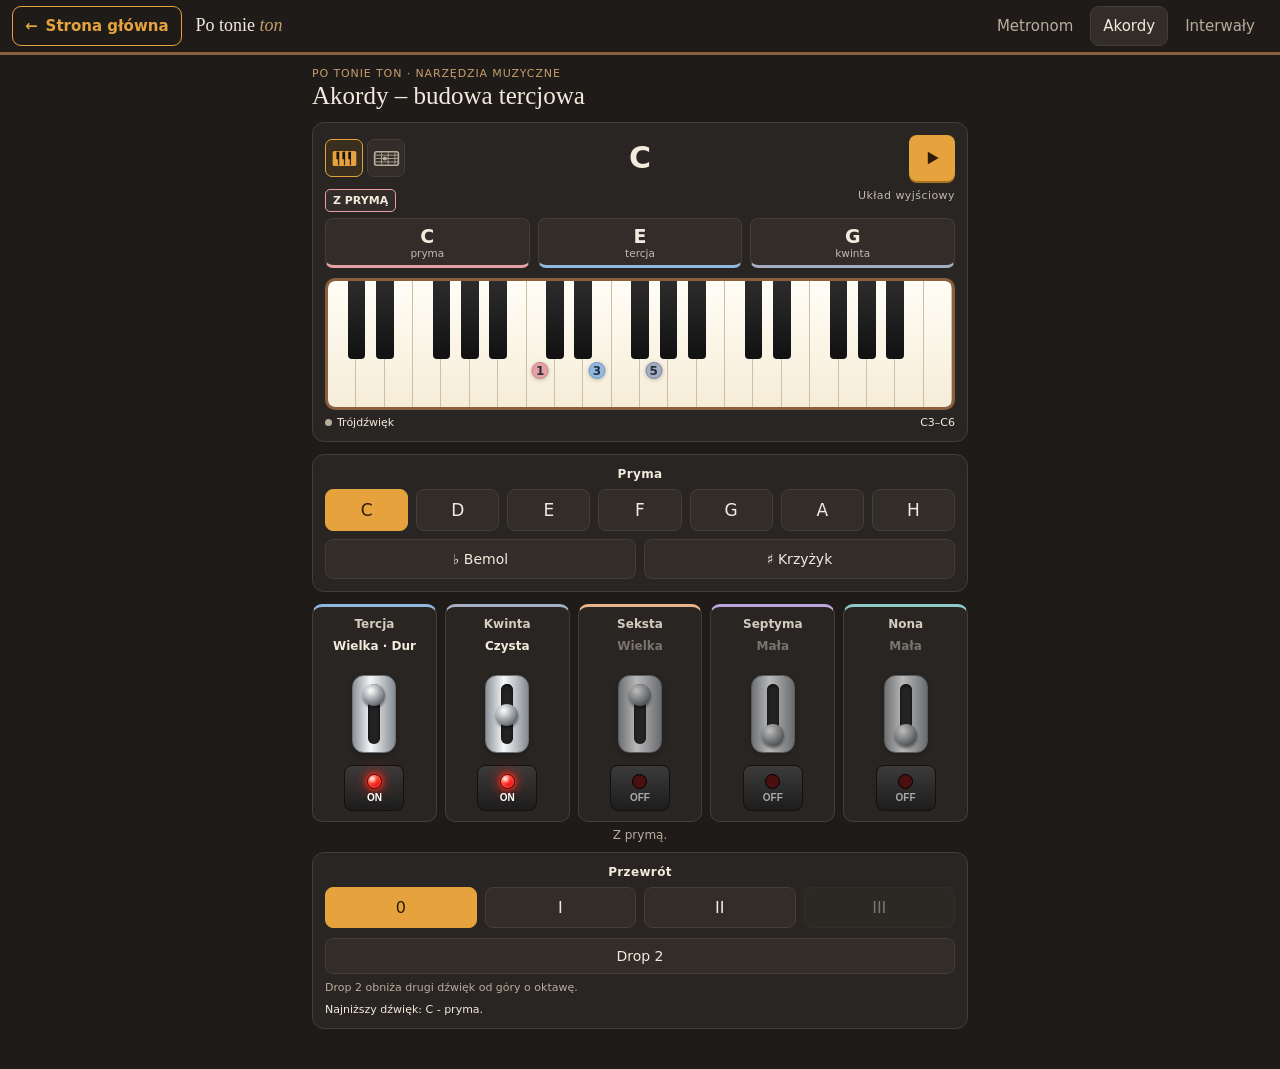
==== akordy/index.html @ c6633d5c "Add files via upload" ====
<!DOCTYPE html>
<html lang="pl">
<head>
<meta charset="utf-8">
<meta name="viewport" content="width=device-width, initial-scale=1">
<meta name="color-scheme" content="dark">
<meta name="theme-color" content="#1e1b19">
<link rel="icon" type="image/svg+xml" href="../assets/favicon.svg">
<title>Akordy – budowa tercjowa</title>

<meta property="og:type" content="website">
<meta property="og:locale" content="pl_PL">
<meta property="og:title" content="Akordy – budowa tercjowa">
<meta property="og:description" content="Poznaj budowę akordów, sprawdzaj ich dźwięki i przewroty na klawiaturze lub gryfie gitary oraz słuchaj ich brzmienia. Interaktywna aplikacja z portalu Po tonie ton.">
<meta property="og:url" content="https://lukas-piano.github.io/Po_tonie_ton/akordy/">
<meta property="og:image" content="https://lukas-piano.github.io/Po_tonie_ton/assets/og-image.png">
<meta property="og:image:type" content="image/png">
<meta property="og:image:alt" content="Akordy – interaktywna aplikacja do poznawania budowy akordów">
<link rel="canonical" href="https://lukas-piano.github.io/Po_tonie_ton/akordy/">
<style>
:root{
  color-scheme:dark;
  /* Paleta portalu „Po tonie ton”: ciepły grafit, drewno, złamana biel, bursztyn. */
  --bg:#1e1b19; --ink:#f2eadc; --card:#292522; --card-b:#453d37;
  --slate:#292522; --slate-b:#453d37; --accent:#e6a23c; --dark:#14110f;
  --surface-2:#322d29; --muted:#b9ad9d; --wood:#8b5e3c; --wood-light:#c69c6d; --amber-ink:#2a1c08;
}
*{box-sizing:border-box}
html,body{margin:0}
body{background:var(--bg);color:var(--ink);font-family:"Segoe UI",system-ui,-apple-system,Roboto,Arial,sans-serif;min-height:100vh;padding:12px 0 40px}
.app{max-width:680px;margin:0 auto;padding:0 12px}
.eyebrow{color:#f3e6cc;font-size:11px;letter-spacing:.08em;text-transform:uppercase}
a.eyebrow{display:inline-block;padding:9px 0;text-decoration:none}
a.eyebrow:hover{text-decoration:underline}
a.eyebrow:focus-visible{outline:2px solid #fff3da;outline-offset:2px}
h1{margin:2px 0 12px;color:#fff3da;font-size:21px;font-weight:700}
.card{background:var(--slate);border:1px solid var(--slate-b);border-radius:12px;padding:12px}
.card+.card{margin-top:12px}
.chord-head{display:flex;justify-content:space-between;align-items:flex-start}
#chordName{font-size:30px;font-weight:700;line-height:1.1;margin:2px 0 8px;min-height:34px}
#chordName sup{font-size:.6em;vertical-align:super;line-height:0}
#chordName small{font-size:.4em;font-weight:500;margin-left:6px;opacity:.7}
.play{width:46px;height:46px;border:0;border-radius:8px;background:var(--accent);color:#fff;cursor:pointer;display:grid;place-items:center;box-shadow:0 2px 0 #1a63b3}
.play:active{transform:translateY(1px);box-shadow:none}
.play svg{width:20px;height:20px;fill:#fff}
.meta{display:flex;justify-content:space-between;font-size:11px;letter-spacing:.04em;margin-bottom:6px}
.tag{border:0;background:none;padding:0;font:inherit;font-weight:700;text-transform:uppercase;cursor:pointer;color:var(--ink)}
.tag:hover{text-decoration:underline}
#invLabel{opacity:.75}
.cells{display:flex;gap:8px;margin-bottom:10px}
.cell{flex:1;min-width:0;background:#fff8ea;border:1px solid var(--card-b);border-radius:8px;padding:6px 2px;text-align:center;transition:background .12s,border-color .12s}
.cell b{display:block;font-size:19px}
.cell span{display:block;font-size:10.5px;opacity:.75}
.cell.bass{border-color:var(--ink)}
.cell.sound{background:#cfe5ff;border-color:var(--accent)}
.cells .empty{flex:1;text-align:center;opacity:.6;font-size:13px;padding:14px 0}
.dot{position:absolute;left:50%;width:62%;aspect-ratio:1;transform:translateX(-50%);border-radius:50%;display:grid;place-items:center;font-size:clamp(9px,1.5vw,12px);font-weight:800;line-height:1;color:#27313c;background:var(--accent);border:1px solid #cfe5ff;box-shadow:0 1px 4px rgba(0,0,0,.24);pointer-events:none}
.legend{display:flex;justify-content:space-between;font-size:11px;margin-top:6px}
.legend i{display:inline-block;width:7px;height:7px;border-radius:50%;background:var(--accent);margin-right:5px}
.title{text-align:center;font-size:12px;font-weight:700;margin-bottom:8px;letter-spacing:.03em}
.roots{display:grid;grid-template-columns:repeat(7,1fr);gap:8px}
.acc{display:grid;grid-template-columns:1fr 1fr;gap:8px;margin-top:8px}
.btn{border:1px solid var(--card-b);background:#fff8ea;border-radius:8px;padding:10px 4px;font:inherit;color:var(--ink);cursor:pointer;font-size:17px}
.acc .btn{font-size:14px;padding:11px 4px}
.btn:hover{background:#fff}
.btn.sel{background:var(--ink);color:#fff;border-color:var(--ink)}
.btn:focus-visible,.sw:focus-visible,.onoff:focus-visible,.tag:focus-visible,.play:focus-visible{outline:2px solid var(--accent);outline-offset:2px}
.panels{display:grid;grid-template-columns:repeat(5,1fr);gap:8px;margin-top:12px}
.panel{background:var(--card);border:1px solid var(--card-b);border-radius:10px;padding:10px 4px;text-align:center;display:flex;flex-direction:column;align-items:center}
.panel.key-tone{background:var(--slate);border-color:var(--slate-b)}
.panel h3{margin:0 0 8px;font-size:12px;font-weight:600;opacity:.85}
.panel .val{font-size:12px;font-weight:700;min-height:32px;transition:opacity .15s}
.panel.off .val{opacity:.4}
.sw{position:relative;width:44px;height:78px;margin:4px 0 12px;border-radius:12px;border:1px solid #6d7378;background:linear-gradient(90deg,#8d9399,#f5f6f7 42%,#858b91);cursor:pointer;box-shadow:0 2px 4px rgba(0,0,0,.25)}
.sw .slot{position:absolute;left:50%;top:8px;bottom:8px;width:12px;margin-left:-6px;border-radius:6px;background:#222;box-shadow:inset 0 1px 3px #000}
.sw .knob{position:absolute;left:50%;width:22px;height:22px;margin-left:-11px;border-radius:50%;background:radial-gradient(circle at 35% 30%,#fff,#8a8f94 55%,#2f3236);box-shadow:0 2px 3px rgba(0,0,0,.5);transition:top .15s}
.panel.off .sw{opacity:.7}
.onoff{width:60px;height:46px;border:1px solid #111;border-radius:8px;background:linear-gradient(#3b3b3b,#1d1d1d);color:#fff;font-size:10px;font-weight:700;cursor:pointer;display:flex;flex-direction:column;align-items:center;justify-content:center;gap:3px}
.onoff i{width:15px;height:15px;border-radius:50%;background:#4a1010;border:1px solid #000}
.onoff.on i{background:radial-gradient(circle at 35% 30%,#ff9a9a,#e31b1b 55%,#8a0000);box-shadow:0 0 8px #ff2a2a}
.onoff:not(.on){color:#aaa}
.note{text-align:center;color:#f3e6cc;font-size:12px;margin:6px 0 10px}
.inv{background:var(--slate);border-color:var(--slate-b)}
.invs{display:flex;gap:8px}
.invs .btn{flex:1;background:#eceff1;border-color:var(--slate-b);font-size:16px}
.invs .btn.sel{background:var(--dark);border-color:var(--dark);color:#fff}
.invs .btn:disabled{opacity:.4;cursor:not-allowed}
#lowest{font-size:11px;margin-top:8px}
/* Jedna pastelowa paleta dla każdego składnika akordu. */
[data-id="pryma"]{--tone:#e6a0a3;--tone-soft:#f8e3e4;--tone-border:#ca8589}
[data-id="tercja"]{--tone:#91b9e0;--tone-soft:#e3eef9;--tone-border:#719bc4}
[data-id="kwinta"]{--tone:#a5aec1;--tone-soft:#e4e7ee;--tone-border:#7d889e}
[data-id="seksta"]{--tone:#e5b38e;--tone-soft:#faecdf;--tone-border:#c49370}
[data-id="septyma"]{--tone:#bea5dc;--tone-soft:#efe7f8;--tone-border:#9e83bd}
[data-id="nona"]{--tone:#8ec9c5;--tone-soft:#e1f2f0;--tone-border:#6aa7a3}
.cell[data-id],.panel[data-id]{background:var(--tone-soft);border-color:var(--tone-border)}
.cell[data-id].bass{border:2px solid var(--tone-border);padding:5px 1px}
.cell[data-id].sound{background:var(--tone);border-color:var(--tone-border);box-shadow:0 0 0 2px var(--tone-soft)}
.dot[data-id]{background:var(--tone);border-color:var(--tone-border);box-shadow:0 1px 4px rgba(0,0,0,.24)}
.panel[data-id] .onoff.on i{background:radial-gradient(circle at 32% 28%,#fff8f5 0%,#ffb7a8 16%,#ff3b2f 38%,#ed0808 65%,#9b0000 100%);border-color:#790000;box-shadow:inset 0 0 3px #ffb2a2,0 0 5px #ff3322,0 0 11px rgba(255,35,20,.9),0 0 19px rgba(255,35,20,.55)}
.card[data-id="pryma"] .btn{background:#eceff1;border-color:var(--slate-b)}
.card[data-id="pryma"] .btn.sel{background:var(--dark);border-color:var(--dark);color:#fff}
#primaBtn{padding:4px 7px;border-radius:5px;background:var(--tone-soft);border:1px solid var(--tone-border)}
.legend i{background:#909aa2}
@media (max-width:520px){
  .panels{gap:5px}.panel{padding:8px 2px}.panel .val{font-size:10.5px}
  .sw{width:38px}.onoff{width:48px}
  .cell b{font-size:16px}.roots,.cells{gap:5px}
}
/* Gryf: cienka struna e u góry, basowa E na dole. */
.guitar{border:3px solid #3b4652;border-radius:10px;overflow:hidden;background:#6b4935;user-select:none;touch-action:manipulation}
.fret-row{display:grid;grid-template-columns:24px repeat(13,minmax(0,1fr));height:31px}
.fret-row.header{height:24px;background:#404954;color:#f7f4ee;font-size:10px;text-align:center;align-items:center}
.string-label{display:grid;place-items:center;background:#404954;color:#f7f4ee;font-size:11px;font-weight:700}
.fret{position:relative;border:0;border-right:2px solid #b9b7b0;padding:0;background:transparent;color:inherit;cursor:pointer;min-width:0;display:grid;place-items:center}
.fret::before{content:'';position:absolute;left:0;right:0;top:50%;height:var(--string-width);background:#d8d3c9;box-shadow:0 1px 1px #36291f;pointer-events:none}
.fret.open{background:#ece4d4;border-right:3px solid #ece4d4}
.fret-row:nth-child(3n) .fret:not(.open){background:rgba(0,0,0,.04)}
.fret .dot{position:relative;left:auto;transform:none;width:min(23px,100%);aspect-ratio:1;font-size:11px;z-index:1}
.fret:focus-visible{outline:2px solid #fff;outline-offset:-3px;z-index:2}
.fret.muted::after{content:'×';position:relative;z-index:1;color:#424954;font-weight:700;font-size:15px;background:#ece4d4}
.guitar-note{font-size:11px;color:#4d5560;margin-top:7px;line-height:1.4}
@media(max-width:520px){.fret-row{grid-template-columns:19px repeat(13,minmax(0,1fr));height:29px}.fret .dot{font-size:9px}.fret-row.header{font-size:8px}}
[hidden]{display:none!important}
.chord-head{display:grid;grid-template-columns:82px minmax(0,1fr) 82px;align-items:center;gap:6px;margin-bottom:8px}
#chordName{text-align:center;margin:0;min-height:34px;overflow-wrap:anywhere}
.chord-head .play{justify-self:end}
.instrument-choice{display:flex;gap:4px}
.instrument-button{width:38px;height:38px;display:grid;place-items:center;background:#eceff1;border:1px solid var(--slate-b);border-radius:7px;color:var(--dark);padding:5px;cursor:pointer}
.instrument-button svg{width:27px;height:23px}
.instrument-button[aria-pressed="true"]{background:var(--dark);color:#fff;border-color:var(--dark)}
.instrument-button:focus-visible{outline:2px solid var(--accent);outline-offset:2px}
.piano{position:relative;height:132px;border:3px solid #3b4652;border-radius:10px;background:#3b4652;overflow:hidden;user-select:none;touch-action:manipulation}
.key{position:absolute;cursor:pointer}
.key.w{top:0;bottom:0;background:linear-gradient(#fffdf6,#f6edd8);border-right:1px solid #cdbf9f}
.key.b{top:0;height:62%;background:linear-gradient(#2c2c2c,#111);border-radius:0 0 4px 4px;z-index:2}
.key.w.press{background:#e9dcb9}.key.b.press{background:#444}
.key .lbl{position:absolute;left:4px;bottom:4px;font-size:8px;opacity:.55}
.key.w .dot{bottom:22%}.key.b .dot{bottom:10%;width:100%}
@media(max-width:520px){.piano{height:110px}.chord-head{grid-template-columns:72px minmax(0,1fr) 72px;gap:3px}#chordName{font-size:26px}.instrument-button{width:34px;height:36px;padding:4px}.instrument-button svg{width:24px}}
.drop-button{display:block;width:100%;margin-top:10px;font-size:14px;padding:9px}
.drop-button:disabled{opacity:.45;cursor:not-allowed}
.drop-help{font-size:11px;margin-top:6px;color:#4d5560;line-height:1.4}

/* ===== Motyw portalu. Kropki na klawiaturze i lampki ON zostają kolorowe; reszta w barwach strony głównej. ===== */
h1{color:var(--ink);font-family:"Iowan Old Style","Palatino Linotype",Palatino,"Noto Serif",Georgia,serif;font-weight:500;font-size:25px}
.eyebrow{color:var(--wood-light)}
.note,.guitar-note,.drop-help{color:var(--muted)}
.play{color:var(--amber-ink);box-shadow:0 2px 0 #a8731f}
.play svg{fill:var(--amber-ink)}
.btn,.invs .btn,.card[data-id="pryma"] .btn{background:var(--surface-2);border-color:var(--card-b);color:var(--ink)}
.btn:hover,.invs .btn:hover,.card[data-id="pryma"] .btn:hover{background:#3d3732}
.btn.sel,.invs .btn.sel,.card[data-id="pryma"] .btn.sel{background:var(--accent);border-color:var(--accent);color:var(--amber-ink)}
.cell[data-id]{background:var(--surface-2);border-color:var(--card-b);border-bottom:3px solid var(--tone)}
.cell[data-id].bass{border:2px solid var(--tone)}
.cell[data-id].sound{background:var(--tone);border-color:var(--tone);color:#1e1b19;box-shadow:0 0 0 2px rgba(242,234,220,.16)}
.panel[data-id]{background:var(--card);border-color:var(--card-b);border-top:3px solid var(--tone)}
#primaBtn{background:var(--surface-2);border-color:var(--tone)}
.legend i{background:var(--muted)}
.instrument-button{background:var(--surface-2);border-color:var(--card-b);color:var(--muted)}
.instrument-button[aria-pressed="true"]{background:#3a2e1c;border-color:var(--accent);color:var(--accent)}
.piano{border-color:var(--wood);background:var(--dark)}
.guitar{border-color:var(--wood)}
.fret-row.header,.string-label{background:var(--surface-2);color:var(--ink)}
</style>
</head>
<body>
<div class="app">
  <div class="eyebrow">Po tonie ton · Narzędzia muzyczne</div>
  <h1>Akordy – budowa tercjowa</h1>

  <section class="card" aria-label="Akord">
    <div class="chord-head">
      <div class="instrument-choice" role="group" aria-label="Wybór instrumentu">
        <button type="button" id="pianoView" class="instrument-button" title="Klawiatura" aria-label="Pokaż klawiaturę" aria-pressed="true">
          <svg viewBox="0 0 32 24" aria-hidden="true"><rect x="2" y="3" width="28" height="18" rx="2" fill="currentColor"/><path d="M9 4v16M16 4v16M23 4v16" stroke="var(--slate)" stroke-width="1.5"/><path d="M8 4v9M15 4v9M22 4v9" stroke="var(--dark)" stroke-width="3"/></svg>
        </button>
        <button type="button" id="guitarView" class="instrument-button" title="Gryf gitary" aria-label="Pokaż gryf gitary" aria-pressed="false">
          <svg viewBox="0 0 32 24" aria-hidden="true"><rect x="2" y="4" width="28" height="16" rx="2" fill="none" stroke="currentColor" stroke-width="2"/><path d="M3 8h26M3 12h26M3 16h26M10 5v14M18 5v14M26 5v14" stroke="currentColor" stroke-width="1"/><circle cx="14" cy="12" r="2.5" fill="currentColor"/></svg>
        </button>
      </div>
      <div id="chordName" aria-live="polite"></div>
      <button class="play" id="playBtn" title="Odtwórz akord (arpeggio, potem razem)" aria-label="Odtwórz akord">
        <svg viewBox="0 0 24 24"><path d="M7 4.5v15l13-7.5z"/></svg>
      </button>
    </div>
    <div class="meta">
      <button class="tag" data-id="pryma" id="primaBtn" title="Kliknij, aby dodać lub pominąć prymę"></button>
      <span id="invLabel"></span>
    </div>
    <div class="cells" id="cells"></div>
    <div class="piano" id="piano" aria-label="Klawiatura C3–C6"></div>
    <div class="guitar" id="guitar" hidden aria-label="Gryf gitary, sześć strun, progi od 0 do 12"></div>
    <div class="guitar-note" id="guitarNote" hidden></div>
    <div class="legend"><span><i></i><span id="kind"></span></span><span id="instrumentRange">C3–C6</span></div>
  </section>

  <section class="card" data-id="pryma" aria-label="Pryma">
    <div class="title">Pryma</div>
    <div class="roots" id="roots"></div>
    <div class="acc">
      <button class="btn" id="flatBtn">♭ Bemol</button>
      <button class="btn" id="sharpBtn">♯ Krzyżyk</button>
    </div>
  </section>

  <div class="panels" id="panels"></div>
  <div class="note" id="primaNote"></div>

  <section class="card inv" aria-label="Przewrót">
    <div class="title">Przewrót</div>
    <div class="invs" id="invs"></div>
    <button type="button" class="btn drop-button" id="drop2Btn" aria-pressed="false" title="Obniż drugi dźwięk od góry o oktawę">Drop 2</button>
    <div class="drop-help" id="drop2Help"></div>
    <div id="lowest"></div>
  </section>
</div>

<script>
(function(){
'use strict';

var LET = ['C','D','E','F','G','A','H'];
var SEM = [0,2,4,5,7,9,11];
var SHARP_NAMES = ['C','C♯','D','D♯','E','F','F♯','G','G♯','A','A♯','H'];
var ROMAN = ['0','I','II','III','IV','V'];
var INTERVAL_NUMBERS = {pryma:1,tercja:3,kwinta:5,seksta:6,septyma:7,nona:9};
var LOW = 48, HIGH = 84; /* C3 … C6: trzy oktawy, C4 = 60 */

var DEGS = [
  {id:'tercja', title:'Tercja', steps:2, keyTone:true,
   opts:[{semis:4,label:'Wielka · Dur',kind:'maj'},{semis:3,label:'Mała · Moll',kind:'min'}]},
  {id:'kwinta', title:'Kwinta', steps:4, keyTone:false,
   opts:[{semis:8,label:'Zwiększona',kind:'aug'},{semis:7,label:'Czysta',kind:'perf'},{semis:6,label:'Zmniejszona',kind:'dim'}]},
  {id:'seksta', title:'Seksta', steps:5, keyTone:false,
   opts:[{semis:9,label:'Wielka',kind:'maj'},{semis:8,label:'Mała',kind:'min'}]},
  {id:'septyma', title:'Septyma', steps:6, keyTone:true,
   opts:[{semis:11,label:'Wielka',kind:'maj'},{semis:10,label:'Mała',kind:'min'},{semis:9,label:'Zmniejszona',kind:'dim'}]},
  {id:'nona', title:'Nona', steps:8, keyTone:false,
   opts:[{semis:14,label:'Wielka',kind:'maj'},{semis:13,label:'Mała',kind:'min'}]}
];
var KINDS = ['Dźwięk','Dwudźwięk','Trójdźwięk','Czterodźwięk','Pięciodźwięk','Sześciodźwięk'];

var DEFAULT = {
  root:0, acc:0, prima:true, inv:0, drop2:false,
  on:{tercja:true,kwinta:true,seksta:false,septyma:false,nona:false},
  idx:{tercja:0,kwinta:1,seksta:0,septyma:1,nona:1}
};
/* Każde otwarcie zaczynamy od C-dur z prymą. */
var st = clone(DEFAULT);

function clone(o){ return JSON.parse(JSON.stringify(o)); }
function accStr(a){ return a > 0 ? '♯'.repeat(a) : (a < 0 ? '♭'.repeat(-a) : ''); }
function degOf(id){ return DEGS.filter(function(d){ return d.id === id; })[0]; }

function diminishedTriad(){
  return st.on.tercja && st.idx.tercja === 1 && st.on.kwinta && st.idx.kwinta === 2;
}
function optionCount(d){
  return d.id === 'septyma' && !diminishedTriad() ? 2 : d.opts.length;
}

/* ---------- zasady wyboru dźwięków ---------- */
function normalize(changed){
  if(st.idx.septyma === 2 && !diminishedTriad()) st.idx.septyma = 1;
  if(changed === 'nona' && !st.on.nona) st.prima = true;
  var dominantSix = st.on.nona &&
    st.on.tercja && st.idx.tercja === 0 &&
    st.idx.seksta === 0 && st.idx.septyma === 1;
  if(st.on.seksta && st.on.septyma){
    if(dominantSix){
      /* Dopiero tutaj seksta zastępuje kwintę, zachowując septymę. */
      if(changed === 'kwinta' && st.on.kwinta) st.on.seksta = false;
      else st.on.kwinta = false;
    }else{
      /* Bez tego wyjątku seksta i septyma zastępują się wzajemnie. */
      if(changed === 'seksta') st.on.septyma = false;
      else st.on.seksta = false;
    }
  }
  /* Nona może współistnieć z prymą, dopóki cały układ ma do czterech dźwięków. */
  var count = (st.prima ? 1 : 0) + DEGS.filter(function(d){ return st.on[d.id]; }).length;
  if(st.on.nona && count > 4) st.prima = false;
}

/* ---------- teoria ---------- */
function compute(){
  normalize();
  var base = LOW + SEM[st.root] + st.acc;
  var rootMidi = st.root >= 5 ? base : base + 12; /* Akordy od A i H zaczynają w A3 i H3. */
  var notes = [];
  function mk(id, steps, semis){
    var li = (st.root + steps) % 7;
    var oct = Math.floor((st.root + steps) / 7);
    var natural = SEM[li] + 12 * oct - SEM[st.root];
    var acc = st.acc + semis - natural; /* poprawna pisownia interwału */
    notes.push({id:id, semis:semis, name:LET[li] + accStr(acc)});
  }
  if(st.prima) mk('pryma', 0, 0);
  DEGS.forEach(function(d){ if(st.on[d.id]) mk(d.id, d.steps, d.opts[st.idx[d.id]].semis); });

  /* add9: nona brzmi jako sekunda między prymą a tercją. */
  if(st.on.tercja && st.on.kwinta && !st.on.seksta && !st.on.septyma && st.on.nona){
    notes.forEach(function(n){ if(n.id === 'nona') n.semis -= 12; });
  }
  notes.sort(function(a,b){ return a.semis - b.semis; });
  st.inv = Math.max(0, Math.min(st.inv, Math.max(0, notes.length - 1)));
  notes.forEach(function(n,i){ n.midi = rootMidi + n.semis + (i < st.inv ? 12 : 0); });
  var originalMidis=notes.map(function(n){return n.midi;});
  var dropUnavailable=false;
  var dropApplied = st.drop2 && notes.length >= 3;
  if(dropApplied){
    /* Układ skupiony aktualnego przewrotu; głosy liczymy od góry. */
    var floor = Math.min.apply(null,notes.map(function(n){return n.midi;}));
    notes.forEach(function(n){n.midi = floor + ((n.midi-floor)%12);});
    var voices = notes.slice().sort(function(a,b){return a.midi-b.midi;});
    voices[voices.length-2].midi -= 12;
  }
  /* jeśli akord wychodzi poza klawiaturę – obniż o oktawę */
  if(notes.length){
    var mx = Math.max.apply(null, notes.map(function(n){ return n.midi; }));
    var mn = Math.min.apply(null, notes.map(function(n){ return n.midi; }));
    while(mn < LOW && mx + 12 <= HIGH){ notes.forEach(function(n){ n.midi += 12; }); mx += 12; mn += 12; }
    while(mx > HIGH && mn - 12 >= LOW){ notes.forEach(function(n){ n.midi -= 12; }); mx -= 12; mn -= 12; }
  }
  if(dropApplied && notes.some(function(n){return n.midi < LOW || n.midi > HIGH;})){
    /* Nie chowamy głosów poza stałą klawiaturą w nietypowych szerokich układach. */
    dropUnavailable=true;dropApplied=false;
    notes.forEach(function(n,i){n.midi=originalMidis[i];});
    var max=Math.max.apply(null,notes.map(function(n){return n.midi;}));
    var min=Math.min.apply(null,notes.map(function(n){return n.midi;}));
    while(max>HIGH && min-12>=LOW){notes.forEach(function(n){n.midi-=12;});max-=12;min-=12;}
  }
  var bass = notes.length ? notes.reduce(function(a,b){ return b.midi < a.midi ? b : a; }) : null;
  return {notes:notes, bass:bass, dropApplied:dropApplied, dropUnavailable:dropUnavailable, rootName:LET[st.root] + accStr(st.acc)};
}

function kindOf(id){ return st.on[id] ? degOf(id).opts[st.idx[id]].kind : null; }

function chordSymbol(c){
  var t = kindOf('tercja'), f = kindOf('kwinta'), s6 = kindOf('seksta'), s7 = kindOf('septyma'), s9 = kindOf('nona');
  var noExt = !s6 && !s7 && !s9;
  var q = '', ext = '', alt = '', extra = [];
  if(t === 'min') q = 'm';
  if(f === 'dim'){ if(t === 'min' && noExt) q = 'dim'; else alt = '♭5'; }
  if(f === 'aug'){ if(t === 'maj' && noExt) q = 'aug'; else alt = '♯5'; }

  if(s7 === 'dim'){
    q = 'dim'; ext = '7'; alt = '';
    if(s9) extra.push(s9 === 'maj' ? 'add9' : 'add♭9');
  }else if(s7){
    if(s9){ ext = (s7 === 'maj' ? 'maj' : '') + (s9 === 'maj' ? '9' : '7'); if(s9 === 'min') extra.push('♭9'); }
    else ext = s7 === 'maj' ? 'maj7' : '7';
    if(s6) extra.push('add6');
  } else if(s6 === 'min'){
    extra.push('add♭6');
    if(s9) extra.push(s9 === 'maj' ? 'add9' : 'add♭9');
  } else if(s6 && s9){
    if(s9 === 'maj') ext = '6/9'; else { ext = '6'; extra.push('add♭9'); }
  } else if(s6) ext = '6';
  else if(s9) ext = s9 === 'maj' ? 'add9' : 'add♭9';

  if(!t && f === 'perf' && noExt && st.prima) ext = '5';
  else{
    if(!t) extra.push('bez 3');
    if(!f && t) extra.push('bez 5');
  }
  if(alt) extra.unshift(alt);
  var sup = ext + (extra.length ? '(' + extra.join(', ') + ')' : '');
  var html = c.rootName + q + (sup ? '<sup>' + sup + '</sup>' : '');
  return html;
}

/* ---------- wybór instrumentu i klawiatura ---------- */
var instrument = 'piano';
var piano = document.getElementById('piano'), keyEls = {}, pianoLow = null;
function buildPiano(low){
  if(pianoLow === low)return;
  pianoLow=low;piano.innerHTML='';keyEls={};
  function isBlack(m){return [1,3,6,8,10].indexOf(m%12)>=0;}
  var whites=0;for(var m=low;m<=HIGH;m++)if(!isBlack(m))whites++;
  var w=100/whites,wi=0,blacks=[];
  for(var m=low;m<=HIGH;m++){
    var el=document.createElement('div');el.dataset.midi=m;el.title=SHARP_NAMES[m%12]+(Math.floor(m/12)-1);
    if(!isBlack(m)){
      el.className='key w';el.style.left=(wi*w)+'%';el.style.width=w+'%';
      if(m%12===0){var l=document.createElement('span');l.className='lbl';l.textContent='C'+(Math.floor(m/12)-1);el.appendChild(l);}
      piano.appendChild(el);wi++;
    }else{el.className='key b';el.style.width=(w*.62)+'%';el.style.left=(wi*w-w*.31)+'%';blacks.push(el);}
    keyEls[m]=el;
  }
  blacks.forEach(function(b){piano.appendChild(b);});
}
function renderPiano(c){
  buildPiano(LOW);
  piano.setAttribute('aria-label','Klawiatura C3–C6');
  piano.querySelectorAll('.dot').forEach(function(dot){dot.remove();});
  c.notes.forEach(function(n){
    var key=keyEls[n.midi];if(!key)return;
    var dot=document.createElement('span');dot.className='dot';dot.dataset.id=n.id;dot.textContent=INTERVAL_NUMBERS[n.id];key.appendChild(dot);
  });
}
piano.addEventListener('pointerdown',function(e){
  var key=e.target.closest('.key');if(!key)return;
  key.classList.add('press');setTimeout(function(){key.classList.remove('press');},180);
  tone(+key.dataset.midi,0,1.2,.25,ctxGet().destination);
});
function displayNotes(c){return instrument==='guitar' ? guitarVoicing(c) : c.notes;}
function selectInstrument(next){
  instrument=next;
  timers.forEach(clearTimeout);timers=[];
  document.querySelectorAll('.cell.sound').forEach(function(cell){cell.classList.remove('sound');});
  if(bus && ctx)bus.gain.setTargetAtTime(0,ctx.currentTime,.03);
  update();
}
document.getElementById('pianoView').addEventListener('click',function(){selectInstrument('piano');});
document.getElementById('guitarView').addEventListener('click',function(){selectInstrument('guitar');});

/* ---------- gryf gitary ---------- */
var GUITAR_STRINGS = [64,59,55,50,45,40];
var guitar = document.getElementById('guitar');
function guitarVoicing(c){
  if(!c.notes.length) return [];
  var pitches = c.notes.map(function(n){ return n.midi % 12; });
  var bassPitch = c.bass.midi % 12;
  var candidates = GUITAR_STRINGS.map(function(open){
    var list = [];
    for(var fret=0;fret<=12;fret++){
      var index = pitches.indexOf((open + fret) % 12);
      if(index >= 0) list.push({index:index,fret:fret,midi:open+fret});
    }
    return list;
  });
  var target = c.notes.slice().sort(function(a,b){return a.midi-b.midi;});
  var best = null, bestScore = Infinity;
  function search(string, used, grip){
    if(grip.length === c.notes.length){
      var bass = grip.reduce(function(a,b){ return a.midi < b.midi ? a : b; });
      if(bass.midi % 12 !== bassPitch) return;
      if(c.dropApplied){
        var ordered = grip.slice().sort(function(a,b){return a.midi-b.midi;});
        for(var i=0;i<target.length;i++){
          if(ordered[i].id!==target[i].id || ordered[i].midi-ordered[0].midi!==target[i].midi-target[0].midi)return;
        }
      }
      var pressed = grip.filter(function(n){ return n.fret > 0; }).map(function(n){ return n.fret; });
      var low = pressed.length ? Math.min.apply(null,pressed) : 0;
      var high = pressed.length ? Math.max.apply(null,pressed) : 0;
      var span = high-low;
      var stringIndices = grip.map(function(n){ return n.string; });
      var gaps = Math.max.apply(null,stringIndices)-Math.min.apply(null,stringIndices)+1-grip.length;
      var score = Math.max(0,span-3)*1000 + span*15 + high*3 + gaps*10 + pressed.length;
      if(score < bestScore){ bestScore=score; best=grip.slice(); }
      return;
    }
    if(string >= 6 || grip.length + 6-string < c.notes.length) return;
    search(string+1,used,grip);
    candidates[string].forEach(function(n){
      if(used & (1<<n.index)) return;
      var note = {id:c.notes[n.index].id,name:c.notes[n.index].name,midi:n.midi,fret:n.fret,string:string};
      grip.push(note); search(string+1,used | (1<<n.index),grip); grip.pop();
    });
  }
  search(0,0,[]);
  return best || [];
}
function renderGuitar(c){
  var grip = guitarVoicing(c);
  guitar.innerHTML = '';
  var header = document.createElement('div'); header.className='fret-row header';
  header.appendChild(document.createElement('span'));
  for(var f=0;f<=12;f++){var label=document.createElement('span');label.textContent=f;header.appendChild(label);}
  guitar.appendChild(header);
  GUITAR_STRINGS.forEach(function(open,index){
    var row=document.createElement('div');row.className='fret-row';row.style.setProperty('--string-width',(1+index*.3)+'px');
    var label=document.createElement('span');label.className='string-label';label.textContent=['e','H','G','D','A','E'][index];row.appendChild(label);
    var selected=grip.filter(function(n){return n.string===index;})[0];
    for(var fret=0;fret<=12;fret++){
      var button=document.createElement('button');button.type='button';button.className='fret'+(fret===0?' open':'');button.dataset.midi=open+fret;
      button.setAttribute('aria-label','Struna '+(index+1)+', '+(fret===0?'pusta':'próg '+fret));
      if(selected && selected.fret===fret){
        var dot=document.createElement('span');dot.className='dot';dot.dataset.id=selected.id;dot.textContent=INTERVAL_NUMBERS[selected.id];button.title=selected.name+' – '+selected.id;button.appendChild(dot);
      }else if(fret===0 && !selected) button.classList.add('muted');
      row.appendChild(button);
    }
    guitar.appendChild(row);
  });
  var pressed=grip.filter(function(n){return n.fret>0;}).map(function(n){return n.fret;});
  var span=pressed.length ? Math.max.apply(null,pressed)-Math.min.apply(null,pressed) : 0;
  document.getElementById('guitarNote').textContent=(c.notes.length && !grip.length ? 'Brak układu tego voicingu w zakresie 0–12. Wybierz inny przewrót lub klawiaturę.' : '0 = pusta struna · × = struna pomijana. Kółka wskazują jeden układ akordu.'+(span>3?' Ten układ wymaga dużego rozstawu palców.':''));
}
guitar.addEventListener('click',function(e){
  var fret=e.target.closest('.fret');if(!fret)return;
  tone(+fret.dataset.midi,0,1.2,.25,ctxGet().destination);
});

/* ---------- dźwięk ---------- */
var ctx = null, bus = null, timers = [];
function ctxGet(){
  if(!ctx) ctx = new (window.AudioContext || window.webkitAudioContext)();
  if(ctx.state === 'suspended') ctx.resume();
  return ctx;
}
function tone(midi, delay, dur, vol, dest){
  var c = ctxGet(), t0 = c.currentTime + delay;
  var f = 440 * Math.pow(2, (midi - 69) / 12);
  var g = c.createGain();
  g.gain.setValueAtTime(0.0001, t0);
  g.gain.exponentialRampToValueAtTime(vol, t0 + 0.012);
  g.gain.exponentialRampToValueAtTime(0.0001, t0 + dur);
  g.connect(dest);
  [['triangle',1,1],['sine',2,0.25],['sine',3,0.08]].forEach(function(p){
    var o = c.createOscillator(), og = c.createGain();
    o.type = p[0]; o.frequency.value = f * p[1]; og.gain.value = p[2];
    o.connect(og); og.connect(g);
    o.start(t0); o.stop(t0 + dur + 0.05);
  });
}
function flash(id, ms, len){
  timers.push(setTimeout(function(){
    var el = document.querySelector('.cell[data-id="' + id + '"]');
    if(el){ el.classList.add('sound'); timers.push(setTimeout(function(){ el.classList.remove('sound'); }, len)); }
  }, ms));
}
function playChord(){
  var c = ctxGet();
  timers.forEach(clearTimeout); timers = [];
  document.querySelectorAll('.cell.sound').forEach(function(x){ x.classList.remove('sound'); });
  if(bus) bus.gain.setTargetAtTime(0, c.currentTime, 0.03);
  bus = c.createGain(); bus.gain.value = 1; bus.connect(c.destination);

  var sorted = displayNotes(compute()).slice().sort(function(a,b){ return a.midi - b.midi; });
  var n = sorted.length;
  if(!n) return;
  var vol = 0.32 / Math.sqrt(n), step = 0.26;
  sorted.forEach(function(nt,i){ tone(nt.midi, i * step, 0.9, vol, bus); flash(nt.id, i * step * 1000, 450); });
  var t = n * step + 0.1;
  sorted.forEach(function(nt){ tone(nt.midi, t, 1.8, vol, bus); flash(nt.id, t * 1000, 1200); });
}

/* ---------- budowa UI ---------- */
var rootsEl = document.getElementById('roots');
LET.forEach(function(l,i){
  var b = document.createElement('button');
  b.className = 'btn'; b.textContent = l; b.dataset.i = i;
  b.addEventListener('click', function(){ st.root = i; update(); });
  rootsEl.appendChild(b);
});
document.getElementById('flatBtn').addEventListener('click', function(){ st.acc = st.acc === -1 ? 0 : -1; update(); });
document.getElementById('sharpBtn').addEventListener('click', function(){ st.acc = st.acc === 1 ? 0 : 1; update(); });
document.getElementById('primaBtn').addEventListener('click', function(){ st.prima = !st.prima; update('pryma'); });
document.getElementById('playBtn').addEventListener('click', playChord);
document.getElementById('drop2Btn').addEventListener('click',function(){st.drop2=!st.drop2;update();});

var panelsEl = document.getElementById('panels');
DEGS.forEach(function(d){
  var p = document.createElement('div');
  p.className = 'panel' + (d.keyTone ? ' key-tone' : '');
  p.dataset.id = d.id;
  p.innerHTML =
    '<h3>' + d.title + '</h3><div class="val"></div>' +
    '<div class="sw" tabindex="0" role="slider" aria-label="' + d.title + '"><div class="slot"></div><div class="knob"></div></div>' +
    '<button class="onoff" aria-label="' + d.title + ' włącz/wyłącz"><i></i><span></span></button>';
  var sw = p.querySelector('.sw');
  sw.addEventListener('click', function(){
    var n = optionCount(d);
    st.idx[d.id] = (st.idx[d.id] + 1) % n;
    st.on[d.id] = true;
    update(d.id);
  });
  sw.addEventListener('keydown', function(e){
    var n = optionCount(d), i = st.idx[d.id];
    if(e.key === 'ArrowUp' || e.key === 'ArrowLeft') i--;
    else if(e.key === 'ArrowDown' || e.key === 'ArrowRight') i++;
    else if(e.key === ' ' || e.key === 'Enter') i = (i + 1) % n;
    else return;
    e.preventDefault();
    st.idx[d.id] = Math.max(0, Math.min(n - 1, i));
    st.on[d.id] = true;
    update(d.id);
    p.querySelector('.sw').focus();
  });
  p.querySelector('.onoff').addEventListener('click', function(){ st.on[d.id] = !st.on[d.id]; update(d.id); });
  panelsEl.appendChild(p);
});

/* ---------- odświeżanie ---------- */
function update(changed){
  normalize(changed);
  var c = compute();

  document.getElementById('chordName').innerHTML = c.notes.length ? chordSymbol(c) : '—';
  document.getElementById('primaBtn').textContent = st.prima ? 'Z prymą' : 'Bez prymy';
  document.getElementById('invLabel').textContent = st.inv === 0 ? 'Układ wyjściowy' : ROMAN[st.inv] + ' przewrót';

  var cells = document.getElementById('cells');
  cells.innerHTML = '';
  if(!c.notes.length) cells.innerHTML = '<div class="empty">Brak dźwięków – włącz prymę lub któryś stopień.</div>';
  c.notes.forEach(function(n){
    var d = document.createElement('div');
    d.className = 'cell' + (n === c.bass && st.inv > 0 ? ' bass' : '');
    d.dataset.id = n.id;
    d.innerHTML = '<b>' + n.name + '</b><span>' + n.id + '</span>';
    cells.appendChild(d);
  });

  var isGuitar=instrument==='guitar';
  piano.hidden=isGuitar;guitar.hidden=!isGuitar;
  document.getElementById('guitarNote').hidden=!isGuitar;
  document.getElementById('pianoView').setAttribute('aria-pressed',!isGuitar);
  document.getElementById('guitarView').setAttribute('aria-pressed',isGuitar);
  document.getElementById('instrumentRange').textContent=isGuitar ? 'Gitara · progi 0–12' : 'C3–C6';
  if(isGuitar)renderGuitar(c);else renderPiano(c);
  document.getElementById('kind').textContent = KINDS[Math.max(0, c.notes.length - 1)];

  rootsEl.querySelectorAll('.btn').forEach(function(b){ b.classList.toggle('sel', +b.dataset.i === st.root); });
  document.getElementById('flatBtn').classList.toggle('sel', st.acc === -1);
  document.getElementById('sharpBtn').classList.toggle('sel', st.acc === 1);

  panelsEl.querySelectorAll('.panel').forEach(function(p){
    var d = degOf(p.dataset.id), i = st.idx[d.id], n = optionCount(d), on = st.on[d.id];
    p.classList.toggle('off', !on);
    p.querySelector('.val').textContent = d.opts[i].label;
    var sw = p.querySelector('.sw');
    sw.querySelector('.knob').style.top = (n === 2 ? (i === 0 ? 8 : 48) : [8,28,48][i]) + 'px';
    sw.setAttribute('aria-valuetext', d.opts[i].label);
    sw.setAttribute('aria-valuenow', i); sw.setAttribute('aria-valuemin', 0); sw.setAttribute('aria-valuemax', n - 1);
    var b = p.querySelector('.onoff');
    b.classList.toggle('on', on);
    b.querySelector('span').textContent = on ? 'ON' : 'OFF';
    b.setAttribute('aria-pressed', on);
  });
  document.getElementById('primaNote').textContent = st.prima ? 'Z prymą.' : 'Bez prymy.';

  var invs = document.getElementById('invs');
  invs.innerHTML = '';
  var count = Math.max(4, c.notes.length);
  for(var i = 0; i < count; i++){
    (function(i){
      var b = document.createElement('button');
      b.className = 'btn' + (i === st.inv ? ' sel' : '');
      b.textContent = ROMAN[i];
      b.disabled = i >= c.notes.length;
      b.addEventListener('click', function(){ st.inv = i; update(); });
      invs.appendChild(b);
    })(i);
  }
  var dropButton=document.getElementById('drop2Btn');
  dropButton.disabled=c.notes.length<3;
  dropButton.classList.toggle('sel',c.dropApplied);
  dropButton.setAttribute('aria-pressed',c.dropApplied);
  document.getElementById('drop2Help').textContent=c.dropUnavailable ? 'Ten układ Drop 2 nie mieści się w zakresie C3–C6. Wybierz inny przewrót.' : c.notes.length<3 ? 'Drop 2 wymaga co najmniej trzech dźwięków.' : (c.dropApplied ? 'Drop 2: drugi dźwięk od góry obniżony o oktawę.' : 'Drop 2 obniża drugi dźwięk od góry o oktawę.');
  var grip = displayNotes(c);
  var bass = grip.length ? grip.reduce(function(a,b){return a.midi < b.midi ? a : b;}) : null;
  document.getElementById('lowest').textContent = bass ? 'Najniższy dźwięk: ' + bass.name + ' - ' + bass.id + '.' : '';
}

/* Portal: przy opuszczeniu strony zatrzymaj zaplanowane dźwięki. */
window.addEventListener('pagehide',function(){timers.forEach(clearTimeout);timers=[];if(ctx&&ctx.state==='running')ctx.suspend();});

update();
})();
</script>
<script src="../assets/portal-link.js"></script>
<script src="../assets/apps.js"></script>
<script src="../assets/app-bar.js"></script>
</body>
</html>
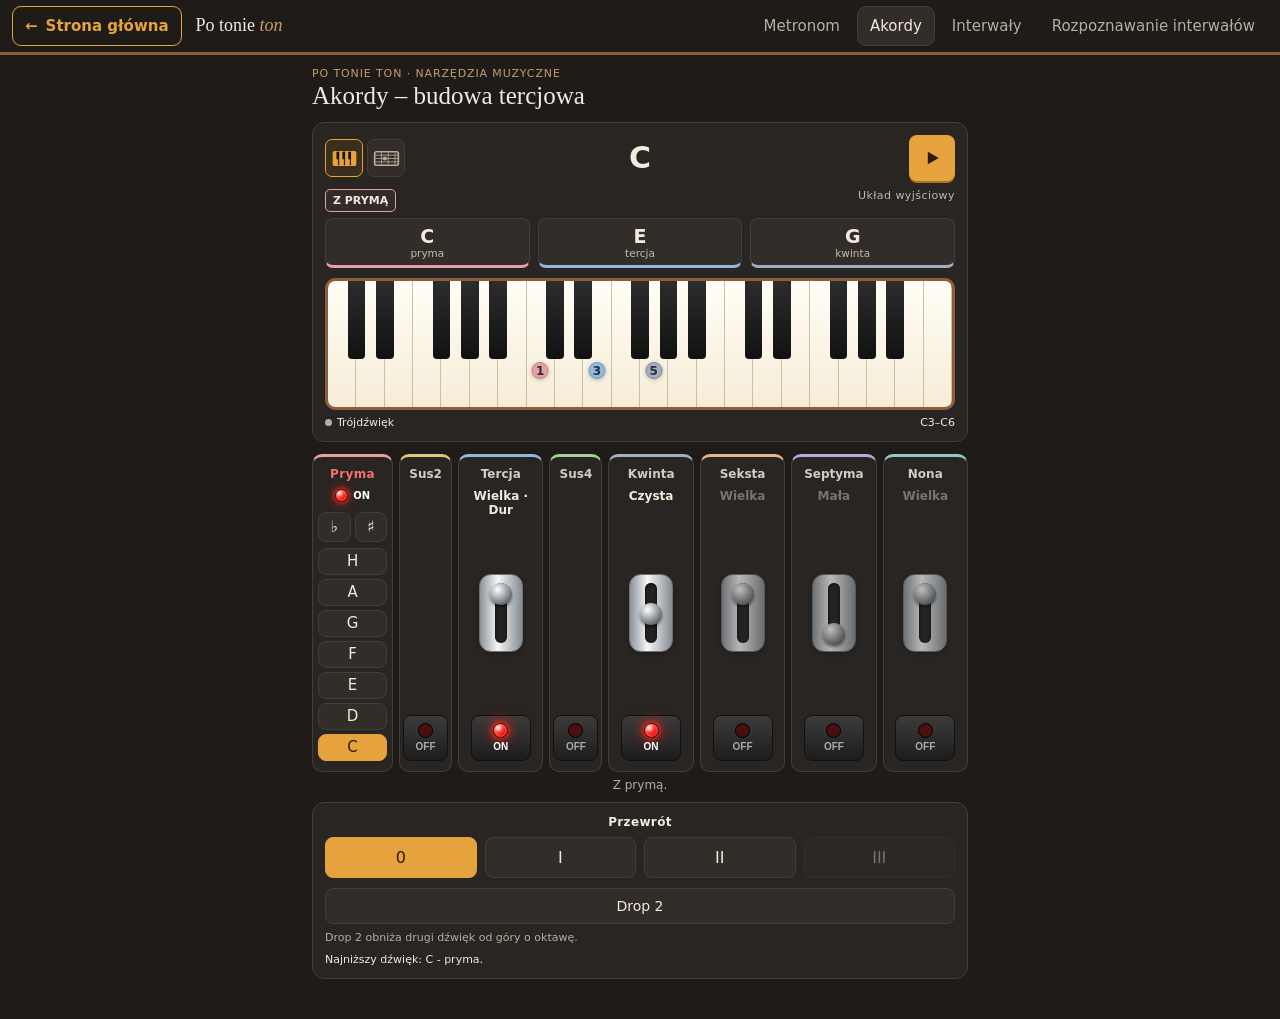
==== commit 12714303: "Update index.html" ====
--- a/akordy/index.html
+++ b/akordy/index.html
@@ -65,7 +65,7 @@
 .btn:hover{background:#fff}
 .btn.sel{background:var(--ink);color:#fff;border-color:var(--ink)}
 .btn:focus-visible,.sw:focus-visible,.onoff:focus-visible,.tag:focus-visible,.play:focus-visible{outline:2px solid var(--accent);outline-offset:2px}
-.panels{display:grid;grid-template-columns:repeat(5,1fr);gap:8px;margin-top:12px}
+.panels{display:grid;grid-template-columns:minmax(0,.7fr) minmax(0,1fr) minmax(0,.7fr) repeat(4,minmax(0,1fr));gap:6px;margin-top:12px}
 .panel{background:var(--card);border:1px solid var(--card-b);border-radius:10px;padding:10px 4px;text-align:center;display:flex;flex-direction:column;align-items:center}
 .panel.key-tone{background:var(--slate);border-color:var(--slate-b)}
 .panel h3{margin:0 0 8px;font-size:12px;font-weight:600;opacity:.85}
@@ -75,6 +75,11 @@
 .sw .slot{position:absolute;left:50%;top:8px;bottom:8px;width:12px;margin-left:-6px;border-radius:6px;background:#222;box-shadow:inset 0 1px 3px #000}
 .sw .knob{position:absolute;left:50%;width:22px;height:22px;margin-left:-11px;border-radius:50%;background:radial-gradient(circle at 35% 30%,#fff,#8a8f94 55%,#2f3236);box-shadow:0 2px 3px rgba(0,0,0,.5);transition:top .15s}
 .panel.off .sw{opacity:.7}
+.panel.locked>*{opacity:.4}
+.panel.btn-locked .onoff{opacity:.4;cursor:not-allowed}
+.panel.locked .sw,.panel.locked .onoff{cursor:not-allowed;pointer-events:none}
+.panel.sus{padding-left:3px;padding-right:3px}
+.panel.sus .onoff{margin-top:auto;width:100%;max-width:60px}
 .onoff{width:60px;height:46px;border:1px solid #111;border-radius:8px;background:linear-gradient(#3b3b3b,#1d1d1d);color:#fff;font-size:10px;font-weight:700;cursor:pointer;display:flex;flex-direction:column;align-items:center;justify-content:center;gap:3px}
 .onoff i{width:15px;height:15px;border-radius:50%;background:#4a1010;border:1px solid #000}
 .onoff.on i{background:radial-gradient(circle at 35% 30%,#ff9a9a,#e31b1b 55%,#8a0000);box-shadow:0 0 8px #ff2a2a}
@@ -89,6 +94,8 @@
 /* Jedna pastelowa paleta dla każdego składnika akordu. */
 [data-id="pryma"]{--tone:#e6a0a3;--tone-soft:#f8e3e4;--tone-border:#ca8589}
 [data-id="tercja"]{--tone:#91b9e0;--tone-soft:#e3eef9;--tone-border:#719bc4}
+[data-id="sus2"]{--tone:#d8cc7c;--tone-soft:#f6f2d9;--tone-border:#b3a85c}
+[data-id="sus4"]{--tone:#a3cf96;--tone-soft:#e6f3e1;--tone-border:#7fae72}
 [data-id="kwinta"]{--tone:#a5aec1;--tone-soft:#e4e7ee;--tone-border:#7d889e}
 [data-id="seksta"]{--tone:#e5b38e;--tone-soft:#faecdf;--tone-border:#c49370}
 [data-id="septyma"]{--tone:#bea5dc;--tone-soft:#efe7f8;--tone-border:#9e83bd}
@@ -103,8 +110,10 @@
 #primaBtn{padding:4px 7px;border-radius:5px;background:var(--tone-soft);border:1px solid var(--tone-border)}
 .legend i{background:#909aa2}
 @media (max-width:520px){
-  .panels{gap:5px}.panel{padding:8px 2px}.panel .val{font-size:10.5px}
-  .sw{width:38px}.onoff{width:48px}
+  .panels{gap:3px}.panel{padding:8px 1px}.panel h3{font-size:10.5px}
+  .panel .val{font-size:8.5px;letter-spacing:-.02em;overflow-wrap:anywhere}
+  .sw{width:34px}.onoff{width:42px;max-width:100%}
+  .panel.sus{padding-left:1px;padding-right:1px}
   .cell b{font-size:16px}.roots,.cells{gap:5px}
 }
 /* Gryf: cienka struna e u góry, basowa E na dole. */
@@ -162,6 +171,30 @@
 .piano{border-color:var(--wood);background:var(--dark)}
 .guitar{border-color:var(--wood)}
 .fret-row.header,.string-label{background:var(--surface-2);color:var(--ink)}
+
+/* ===== Wariant testowy: pryma jako pionowa kolumna obok sus2 ===== */
+.panels{grid-template-columns:minmax(0,.95fr) minmax(0,.62fr) minmax(0,1fr) minmax(0,.62fr) repeat(4,minmax(0,1fr))}
+.panel .sw{margin-top:auto;margin-bottom:auto}
+.panel .onoff{margin-top:10px}
+.rootcol{background:var(--card);border:1px solid var(--card-b);border-top:3px solid var(--tone);border-radius:10px;padding:10px 5px;display:flex;flex-direction:column;gap:6px;text-align:center;min-width:0}
+.rootcol h3{margin:0;font-size:12px;font-weight:700;color:#f2716f;letter-spacing:.03em}
+.lamp{display:flex;align-items:center;justify-content:center;gap:5px;font-size:10px;font-weight:700;color:#aaa;padding:2px 0 4px}
+.lamp i{width:13px;height:13px;border-radius:50%;background:#4a1010;border:1px solid #000;flex:none}
+.lamp.on{color:#fff}
+.lamp.on i{background:radial-gradient(circle at 32% 28%,#fff8f5 0%,#ffb7a8 16%,#ff3b2f 38%,#ed0808 65%,#9b0000 100%);border-color:#790000;box-shadow:inset 0 0 3px #ffb2a2,0 0 5px #ff3322,0 0 11px rgba(255,35,20,.9)}
+.rootcol .acc{display:grid;grid-template-columns:1fr 1fr;gap:4px;margin:0}
+.rootcol .acc .btn{padding:5px 0;font-size:16px;line-height:1.1}
+.rootcol .roots{display:flex;flex-direction:column;gap:4px;flex:1}
+.rootcol .roots .btn{flex:1;min-height:27px;padding:0;font-size:15px}
+@media (max-width:520px){
+  .panel .val{font-size:8px}
+  .rootcol{padding:8px 2px;gap:5px}
+  .rootcol h3{font-size:10.5px}
+  .lamp{gap:3px;font-size:9px}
+  .rootcol .acc{gap:2px}
+  .rootcol .roots{gap:3px}
+  .rootcol .roots .btn,.rootcol .acc .btn{font-size:14px}
+}
 </style>
 </head>
 <body>
@@ -195,16 +228,17 @@
     <div class="legend"><span><i></i><span id="kind"></span></span><span id="instrumentRange">C3–C6</span></div>
   </section>
 
-  <section class="card" data-id="pryma" aria-label="Pryma">
-    <div class="title">Pryma</div>
-    <div class="roots" id="roots"></div>
-    <div class="acc">
-      <button class="btn" id="flatBtn">♭ Bemol</button>
-      <button class="btn" id="sharpBtn">♯ Krzyżyk</button>
-    </div>
-  </section>
-
-  <div class="panels" id="panels"></div>
+  <div class="panels" id="panels">
+    <section class="rootcol" data-id="pryma" aria-label="Pryma">
+      <h3>Pryma</h3>
+      <div class="lamp" id="primaLamp" role="status" title="Pokazuje, czy pryma występuje w akordzie"><i></i><span></span></div>
+      <div class="acc">
+        <button class="btn" id="flatBtn" title="Bemol" aria-label="Bemol">♭</button>
+        <button class="btn" id="sharpBtn" title="Krzyżyk" aria-label="Krzyżyk">♯</button>
+      </div>
+      <div class="roots" id="roots"></div>
+    </section>
+  </div>
   <div class="note" id="primaNote"></div>
 
   <section class="card inv" aria-label="Przewrót">
@@ -224,7 +258,7 @@
 var SEM = [0,2,4,5,7,9,11];
 var SHARP_NAMES = ['C','C♯','D','D♯','E','F','F♯','G','G♯','A','A♯','H'];
 var ROMAN = ['0','I','II','III','IV','V'];
-var INTERVAL_NUMBERS = {pryma:1,tercja:3,kwinta:5,seksta:6,septyma:7,nona:9};
+var INTERVAL_NUMBERS = {pryma:1,sus2:2,sus4:4,tercja:3,kwinta:5,seksta:6,septyma:7,nona:9};
 var LOW = 48, HIGH = 84; /* C3 … C6: trzy oktawy, C4 = 60 */
 
 var DEGS = [
@@ -239,12 +273,14 @@
   {id:'nona', title:'Nona', steps:8, keyTone:false,
    opts:[{semis:14,label:'Wielka',kind:'maj'},{semis:13,label:'Mała',kind:'min'}]}
 ];
+/* Sus: stały interwał bez odmian. Sekunda wielka albo kwarta czysta w miejscu tercji. */
+var SUS = {2:{id:'sus2',title:'Sus2',steps:1,semis:2}, 4:{id:'sus4',title:'Sus4',steps:3,semis:5}};
 var KINDS = ['Dźwięk','Dwudźwięk','Trójdźwięk','Czterodźwięk','Pięciodźwięk','Sześciodźwięk'];
 
 var DEFAULT = {
-  root:0, acc:0, prima:true, inv:0, drop2:false,
+  root:0, acc:0, prima:true, inv:0, drop2:false, autoPrima:false, sus:0, /* sus: 0, 2 albo 4 – zastępuje tercję */
   on:{tercja:true,kwinta:true,seksta:false,septyma:false,nona:false},
-  idx:{tercja:0,kwinta:1,seksta:0,septyma:1,nona:1}
+  idx:{tercja:0,kwinta:1,seksta:0,septyma:1,nona:0}
 };
 /* Każde otwarcie zaczynamy od C-dur z prymą. */
 var st = clone(DEFAULT);
@@ -261,12 +297,46 @@
 }
 
 /* ---------- zasady wyboru dźwięków ---------- */
+/* Przy sus4 seksta istnieje tylko w 9sus4: septyma mała + nona wielka. */
+function sus4SixAllowed(){
+  return st.sus === 4 && st.on.septyma && st.idx.septyma === 1 && st.on.nona && st.idx.nona === 0;
+}
+function augActive(){ return st.on.kwinta && st.idx.kwinta === 0; }
+function minorActive(){ return st.on.tercja && st.idx.tercja === 1; }
+/* Zakres aplikacji: bez seksty przy kwincie zwiększonej. */
+function sekstaLocked(){ return (st.sus === 4 && !sus4SixAllowed()) || augActive(); }
+/* Zakres aplikacji: bez septymy małej przy sus2. */
+function septymaLocked(){ return st.sus === 2 && !st.on.septyma && st.idx.septyma === 1; }
+/* Odmiany, które wajcha może teraz wybrać. */
+function allowedIdx(d){
+  var a = [], n = optionCount(d);
+  for(var i = 0; i < n; i++){
+    if(d.id === 'kwinta' && i === 0 && minorActive()) continue; /* moll bez kwinty zwiększonej */
+    if(d.id === 'septyma' && i === 1 && st.sus === 2) continue;
+    a.push(i);
+  }
+  return a;
+}
 function normalize(changed){
+  /* Tercja i sus wykluczają się: włączona tercja (także wybór dur/moll) gasi sus. */
+  if(st.on.tercja) st.sus = 0;
+  /* Sus2 i nona wielka to ten sam dźwięk w dwóch oktawach – wykluczają się wzajemnie. */
+  if(st.sus === 2 && st.on.nona && st.idx.nona === 0){
+    if(changed === 'sus2'){ st.on.nona = false; st.prima = true; }
+    else { st.sus = 0; st.on.tercja = true; }
+  }
   if(st.idx.septyma === 2 && !diminishedTriad()) st.idx.septyma = 1;
   if(changed === 'nona' && !st.on.nona) st.prima = true;
-  var dominantSix = st.on.nona &&
-    st.on.tercja && st.idx.tercja === 0 &&
-    st.idx.seksta === 0 && st.idx.septyma === 1;
+  if(minorActive() && st.idx.kwinta === 0) st.idx.kwinta = 1; /* moll: wraca kwinta czysta */
+  if(st.sus === 2 && st.on.septyma && st.idx.septyma === 1) st.on.septyma = false;
+  if(augActive()) st.on.seksta = false;
+  if(st.sus === 4 && st.on.seksta){
+    if(sus4SixAllowed()) st.idx.seksta = 0; /* tylko seksta wielka (13) */
+    else{ st.on.seksta = false; if(changed !== 'seksta') st.on.kwinta = true; } /* wraca kwinta */
+  }
+  /* Wyjątki: dominanta z tercją wielką oraz 9sus4 (nona wielka, septyma mała). */
+  var dominantSix = st.on.nona && st.idx.seksta === 0 && st.idx.septyma === 1 &&
+    ((st.on.tercja && st.idx.tercja === 0) || (st.sus === 4 && st.idx.nona === 0));
   if(st.on.seksta && st.on.septyma){
     if(dominantSix){
       /* Dopiero tutaj seksta zastępuje kwintę, zachowując septymę. */
@@ -279,8 +349,11 @@
     }
   }
   /* Nona może współistnieć z prymą, dopóki cały układ ma do czterech dźwięków. */
-  var count = (st.prima ? 1 : 0) + DEGS.filter(function(d){ return st.on[d.id]; }).length;
-  if(st.on.nona && count > 4) st.prima = false;
+  var count = (st.prima ? 1 : 0) + (st.sus ? 1 : 0) + DEGS.filter(function(d){ return st.on[d.id]; }).length;
+  if(st.on.nona && count > 4){ st.prima = false; st.autoPrima = true; }
+  /* Pryma zdjęta automatycznie wraca, gdy znów mieści się w czterech dźwiękach. */
+  else if(st.autoPrima && !st.prima && count < 4){ st.prima = true; st.autoPrima = false; }
+  if(st.prima || !st.on.nona) st.autoPrima = false;
 }
 
 /* ---------- teoria ---------- */
@@ -297,6 +370,7 @@
     notes.push({id:id, semis:semis, name:LET[li] + accStr(acc)});
   }
   if(st.prima) mk('pryma', 0, 0);
+  if(st.sus) mk(SUS[st.sus].id, SUS[st.sus].steps, SUS[st.sus].semis);
   DEGS.forEach(function(d){ if(st.on[d.id]) mk(d.id, d.steps, d.opts[st.idx[d.id]].semis); });
 
   /* add9: nona brzmi jako sekunda między prymą a tercją. */
@@ -340,7 +414,7 @@
 function chordSymbol(c){
   var t = kindOf('tercja'), f = kindOf('kwinta'), s6 = kindOf('seksta'), s7 = kindOf('septyma'), s9 = kindOf('nona');
   var noExt = !s6 && !s7 && !s9;
-  var q = '', ext = '', alt = '', extra = [];
+  var q = '', ext = '', alt = '', extra = [], sus = st.sus ? 'sus' + st.sus : '';
   if(t === 'min') q = 'm';
   if(f === 'dim'){ if(t === 'min' && noExt) q = 'dim'; else alt = '♭5'; }
   if(f === 'aug'){ if(t === 'maj' && noExt) q = 'aug'; else alt = '♯5'; }
@@ -351,7 +425,7 @@
   }else if(s7){
     if(s9){ ext = (s7 === 'maj' ? 'maj' : '') + (s9 === 'maj' ? '9' : '7'); if(s9 === 'min') extra.push('♭9'); }
     else ext = s7 === 'maj' ? 'maj7' : '7';
-    if(s6) extra.push('add6');
+    if(s6) extra.push(st.sus ? 'add13' : 'add6');
   } else if(s6 === 'min'){
     extra.push('add♭6');
     if(s9) extra.push(s9 === 'maj' ? 'add9' : 'add♭9');
@@ -360,13 +434,17 @@
   } else if(s6) ext = '6';
   else if(s9) ext = s9 === 'maj' ? 'add9' : 'add♭9';
 
-  if(!t && f === 'perf' && noExt && st.prima) ext = '5';
+  if(sus){
+    /* Sus zastępuje tercję: bez „bez 3”, a samotna nona to dodatek, nie sus2. */
+    if(ext.indexOf('add') === 0){ extra.unshift(ext); ext = ''; }
+    if(!f && !(s6 && s7)) extra.push('bez 5'); /* w 9sus4(add13) seksta zastępuje kwintę */
+  }else if(!t && f === 'perf' && noExt && st.prima) ext = '5';
   else{
     if(!t) extra.push('bez 3');
     if(!f && t) extra.push('bez 5');
   }
   if(alt) extra.unshift(alt);
-  var sup = ext + (extra.length ? '(' + extra.join(', ') + ')' : '');
+  var sup = ext + sus + (extra.length ? '(' + extra.join(', ') + ')' : '');
   var html = c.rootName + q + (sup ? '<sup>' + sup + '</sup>' : '');
   return html;
 }
@@ -544,16 +622,30 @@
   var b = document.createElement('button');
   b.className = 'btn'; b.textContent = l; b.dataset.i = i;
   b.addEventListener('click', function(){ st.root = i; update(); });
-  rootsEl.appendChild(b);
+  rootsEl.insertBefore(b, rootsEl.firstChild); /* H u góry, C na dole */
 });
 document.getElementById('flatBtn').addEventListener('click', function(){ st.acc = st.acc === -1 ? 0 : -1; update(); });
 document.getElementById('sharpBtn').addEventListener('click', function(){ st.acc = st.acc === 1 ? 0 : 1; update(); });
-document.getElementById('primaBtn').addEventListener('click', function(){ st.prima = !st.prima; update('pryma'); });
+document.getElementById('primaBtn').addEventListener('click', function(){ st.prima = !st.prima; st.autoPrima = false; update('pryma'); });
 document.getElementById('playBtn').addEventListener('click', playChord);
 document.getElementById('drop2Btn').addEventListener('click',function(){st.drop2=!st.drop2;update();});
 
 var panelsEl = document.getElementById('panels');
+function addSusPanel(n){
+  var s = SUS[n], p = document.createElement('div');
+  p.className = 'panel sus'; p.dataset.id = s.id;
+  p.innerHTML = '<h3>' + s.title + '</h3>' +
+    '<button class="onoff" aria-label="' + s.title + ' włącz/wyłącz" title="' +
+    (n === 2 ? 'Sekunda wielka zamiast tercji' : 'Kwarta czysta zamiast tercji') + '"><i></i><span></span></button>';
+  p.querySelector('.onoff').addEventListener('click', function(){
+    st.sus = st.sus === n ? 0 : n;
+    st.on.tercja = st.sus === 0; /* wyłączenie sus przywraca tercję z zapamiętaną odmianą */
+    update(s.id);
+  });
+  panelsEl.appendChild(p);
+}
 DEGS.forEach(function(d){
+  if(d.id === 'tercja') addSusPanel(2);
   var p = document.createElement('div');
   p.className = 'panel' + (d.keyTone ? ' key-tone' : '');
   p.dataset.id = d.id;
@@ -563,25 +655,32 @@
     '<button class="onoff" aria-label="' + d.title + ' włącz/wyłącz"><i></i><span></span></button>';
   var sw = p.querySelector('.sw');
   sw.addEventListener('click', function(){
-    var n = optionCount(d);
-    st.idx[d.id] = (st.idx[d.id] + 1) % n;
+    if(d.id === 'seksta' && sekstaLocked()) return;
+    var a = allowedIdx(d);
+    st.idx[d.id] = a[(a.indexOf(st.idx[d.id]) + 1) % a.length];
     st.on[d.id] = true;
     update(d.id);
   });
   sw.addEventListener('keydown', function(e){
-    var n = optionCount(d), i = st.idx[d.id];
-    if(e.key === 'ArrowUp' || e.key === 'ArrowLeft') i--;
-    else if(e.key === 'ArrowDown' || e.key === 'ArrowRight') i++;
-    else if(e.key === ' ' || e.key === 'Enter') i = (i + 1) % n;
+    if(d.id === 'seksta' && sekstaLocked()) return;
+    var a = allowedIdx(d), i = a.indexOf(st.idx[d.id]);
+    if(e.key === 'ArrowUp' || e.key === 'ArrowLeft') i = Math.max(0, i - 1);
+    else if(e.key === 'ArrowDown' || e.key === 'ArrowRight') i = Math.min(a.length - 1, i + 1);
+    else if(e.key === ' ' || e.key === 'Enter') i = (i + 1) % a.length;
     else return;
     e.preventDefault();
-    st.idx[d.id] = Math.max(0, Math.min(n - 1, i));
+    st.idx[d.id] = a[i];
     st.on[d.id] = true;
     update(d.id);
     p.querySelector('.sw').focus();
   });
-  p.querySelector('.onoff').addEventListener('click', function(){ st.on[d.id] = !st.on[d.id]; update(d.id); });
+  p.querySelector('.onoff').addEventListener('click', function(){
+    if(d.id === 'seksta' && sekstaLocked()) return;
+    if(d.id === 'septyma' && septymaLocked()) return;
+    st.on[d.id] = !st.on[d.id]; update(d.id);
+  });
   panelsEl.appendChild(p);
+  if(d.id === 'tercja') addSusPanel(4);
 });
 
 /* ---------- odświeżanie ---------- */
@@ -617,7 +716,14 @@
   document.getElementById('flatBtn').classList.toggle('sel', st.acc === -1);
   document.getElementById('sharpBtn').classList.toggle('sel', st.acc === 1);
 
-  panelsEl.querySelectorAll('.panel').forEach(function(p){
+  panelsEl.querySelectorAll('.panel.sus').forEach(function(p){
+    var on = SUS[st.sus] && SUS[st.sus].id === p.dataset.id, b = p.querySelector('.onoff');
+    p.classList.toggle('off', !on);
+    b.classList.toggle('on', !!on);
+    b.querySelector('span').textContent = on ? 'ON' : 'OFF';
+    b.setAttribute('aria-pressed', !!on);
+  });
+  panelsEl.querySelectorAll('.panel:not(.sus)').forEach(function(p){
     var d = degOf(p.dataset.id), i = st.idx[d.id], n = optionCount(d), on = st.on[d.id];
     p.classList.toggle('off', !on);
     p.querySelector('.val').textContent = d.opts[i].label;
@@ -629,7 +735,21 @@
     b.classList.toggle('on', on);
     b.querySelector('span').textContent = on ? 'ON' : 'OFF';
     b.setAttribute('aria-pressed', on);
-  });
+    var locked = d.id === 'seksta' && sekstaLocked();
+    p.classList.toggle('locked', locked);
+    var septLocked = d.id === 'septyma' && septymaLocked();
+    p.classList.toggle('btn-locked', septLocked);
+    b.disabled = locked || septLocked;
+    sw.tabIndex = locked ? -1 : 0;
+    sw.setAttribute('aria-disabled', locked);
+    p.title = septLocked ? 'Przy sus2 septyma mała jest niedostępna. Wajchą można wybrać septymę wielką.' :
+      !locked ? '' : augActive() ? 'Przy kwincie zwiększonej seksta jest niedostępna.' :
+      'Przy sus4 seksta jest dostępna tylko w akordzie 9sus4 (septyma mała i nona wielka).';
+  });
+  var lamp = document.getElementById('primaLamp');
+  lamp.classList.toggle('on', st.prima);
+  lamp.querySelector('span').textContent = st.prima ? 'ON' : 'OFF';
+  lamp.setAttribute('aria-label', st.prima ? 'Pryma obecna w akordzie' : 'Pryma pominięta');
   document.getElementById('primaNote').textContent = st.prima ? 'Z prymą.' : 'Bez prymy.';
 
   var invs = document.getElementById('invs');
